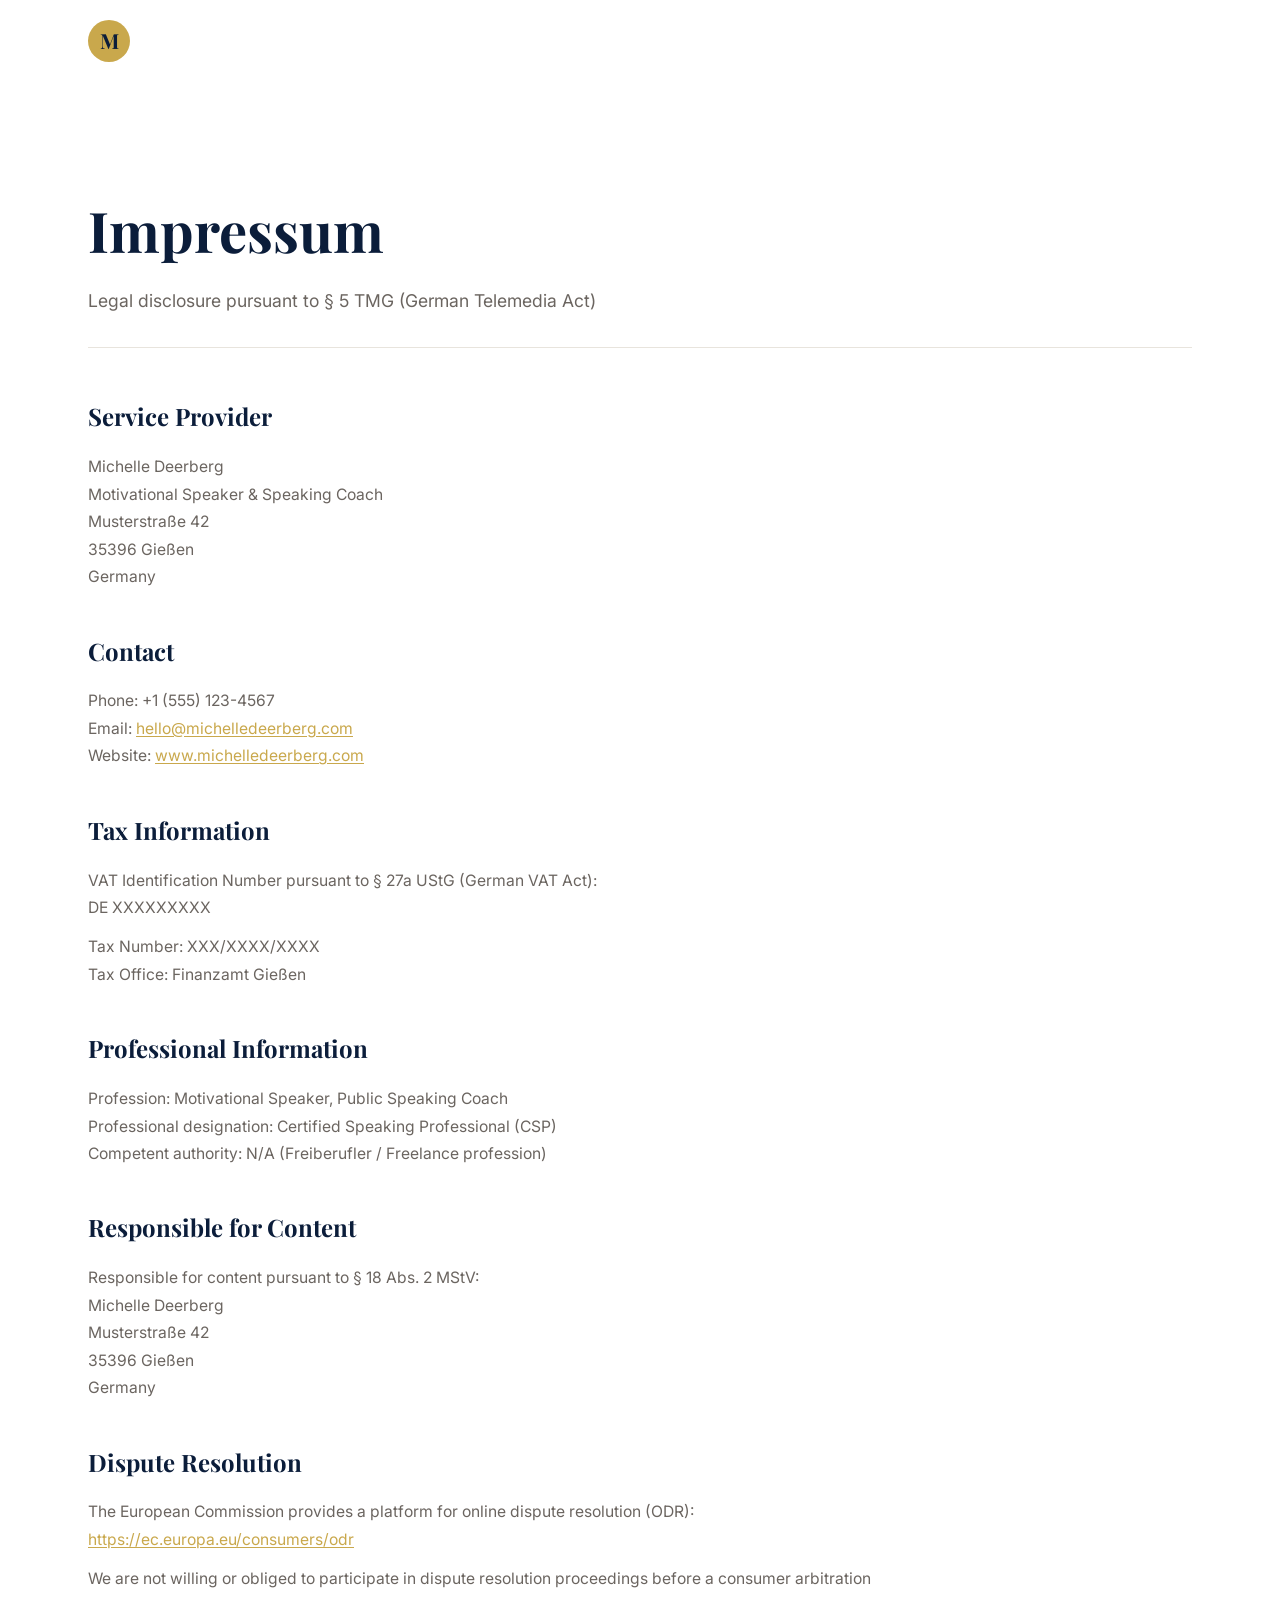
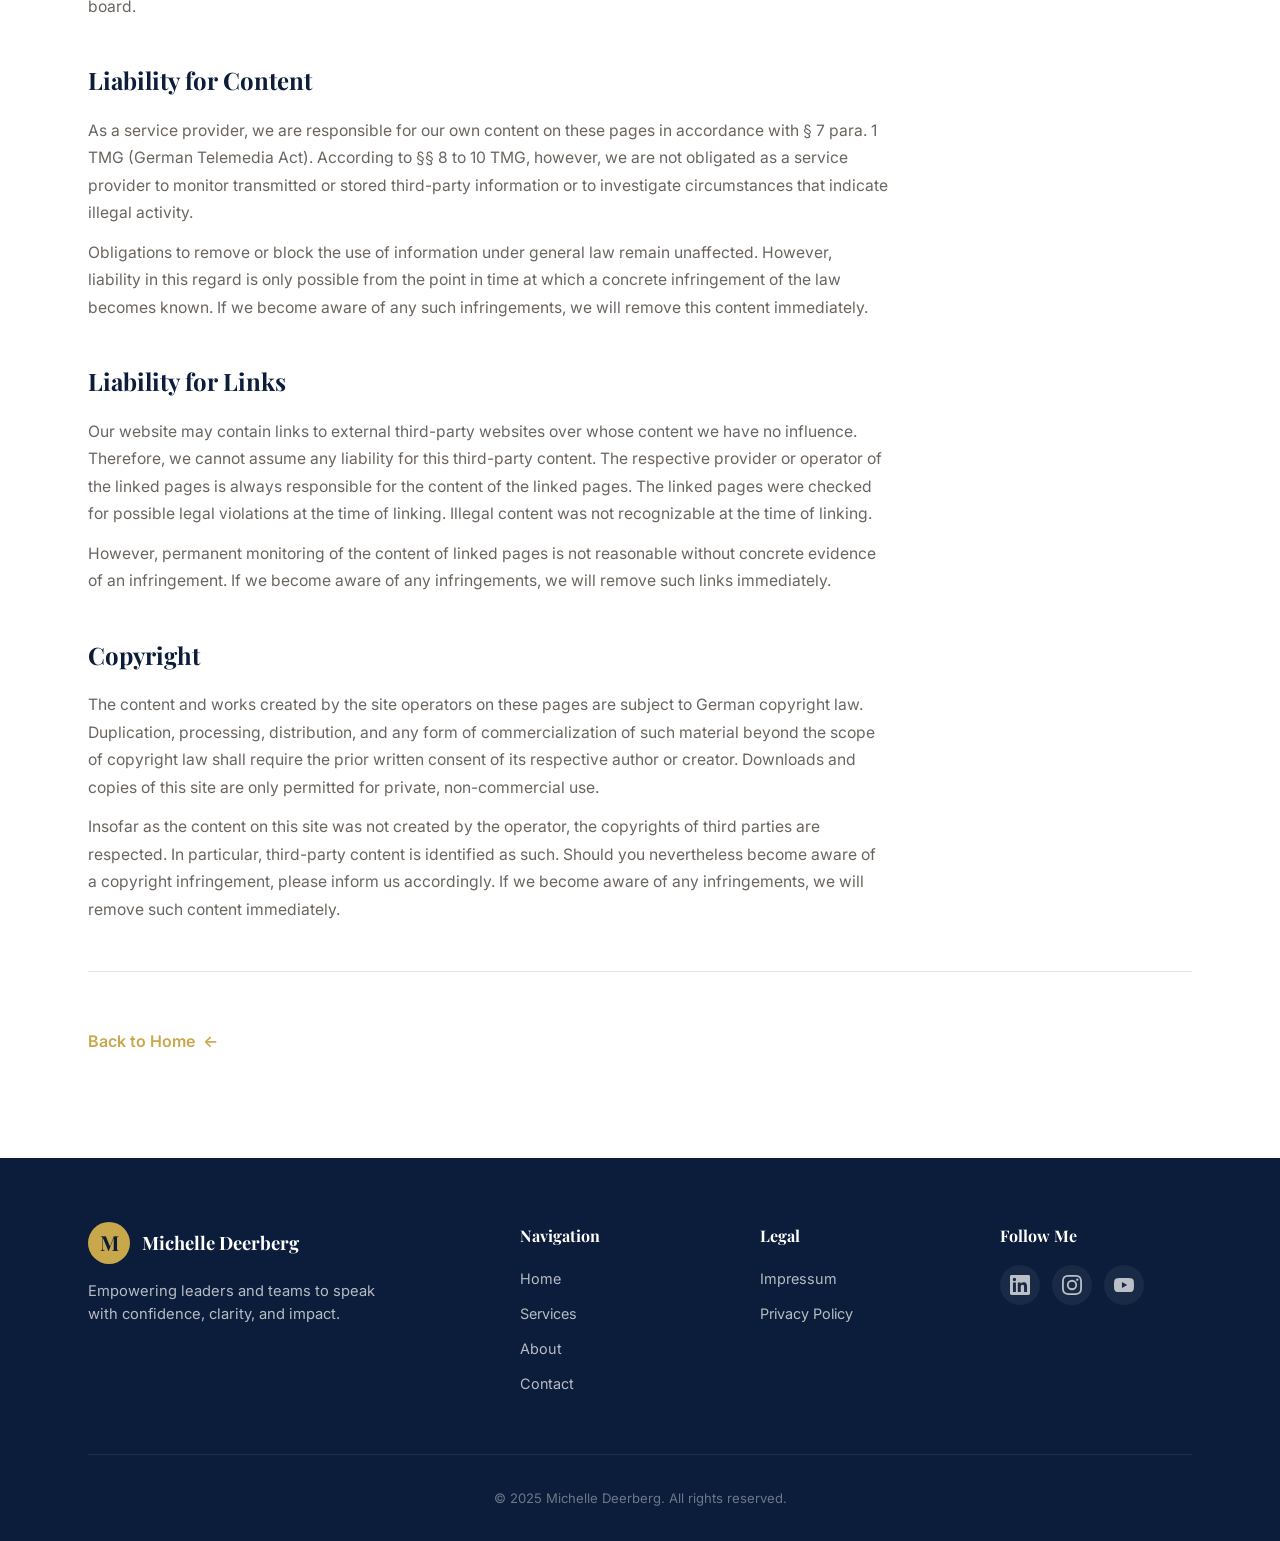
==== impressum.html @ 87db9f36 "Initial commit — Michelle Deerberg motivational speaker website Full responsive website with: hero s" ====
<!DOCTYPE html>
<html lang="en">
<head>
    <meta charset="UTF-8">
    <meta name="viewport" content="width=device-width, initial-scale=1.0">
    <title>Impressum — Michelle Deerberg</title>
    <link rel="stylesheet" href="styles.css">
    <link rel="preconnect" href="https://fonts.googleapis.com">
    <link rel="preconnect" href="https://fonts.gstatic.com" crossorigin>
    <link href="https://fonts.googleapis.com/css2?family=Playfair+Display:ital,wght@0,400;0,700;1,400&family=Inter:wght@300;400;500;600;700&display=swap" rel="stylesheet">
</head>
<body>

    <!-- ============ NAVIGATION ============ -->
    <header class="header header--scrolled" id="header">
        <div class="header__container">
            <a href="index.html" class="header__logo">
                <span class="logo-mark">M</span>
                <span class="logo-text">Michelle Deerberg</span>
            </a>
            <button class="hamburger" id="hamburger" aria-label="Toggle navigation menu" aria-expanded="false">
                <span class="hamburger__line"></span>
                <span class="hamburger__line"></span>
                <span class="hamburger__line"></span>
            </button>
            <nav class="nav" id="nav" role="navigation">
                <ul class="nav__list">
                    <li><a href="index.html" class="nav__link">Home</a></li>
                    <li><a href="index.html#services" class="nav__link">Services</a></li>
                    <li><a href="index.html#about" class="nav__link">About</a></li>
                    <li><a href="index.html#contact" class="nav__link">Contact</a></li>
                </ul>
            </nav>
        </div>
    </header>

    <!-- ============ PAGE CONTENT ============ -->
    <main class="legal-page">
        <div class="container">
            <h1 class="legal-page__title">Impressum</h1>
            <p class="legal-page__subtitle">Legal disclosure pursuant to &sect; 5 TMG (German Telemedia Act)</p>

            <div class="legal-page__content">

                <section class="legal-section">
                    <h2>Service Provider</h2>
                    <p>
                        Michelle Deerberg<br>
                        Motivational Speaker &amp; Speaking Coach<br>
                        Musterstra&szlig;e 42<br>
                        35396 Gie&szlig;en<br>
                        Germany
                    </p>
                </section>

                <section class="legal-section">
                    <h2>Contact</h2>
                    <p>
                        Phone: +1 (555) 123-4567<br>
                        Email: <a href="mailto:hello@michelledeerberg.com">hello@michelledeerberg.com</a><br>
                        Website: <a href="index.html">www.michelledeerberg.com</a>
                    </p>
                </section>

                <section class="legal-section">
                    <h2>Tax Information</h2>
                    <p>
                        VAT Identification Number pursuant to &sect; 27a UStG (German VAT Act):<br>
                        DE XXXXXXXXX
                    </p>
                    <p>
                        Tax Number: XXX/XXXX/XXXX<br>
                        Tax Office: Finanzamt Gie&szlig;en
                    </p>
                </section>

                <section class="legal-section">
                    <h2>Professional Information</h2>
                    <p>
                        Profession: Motivational Speaker, Public Speaking Coach<br>
                        Professional designation: Certified Speaking Professional (CSP)<br>
                        Competent authority: N/A (Freiberufler / Freelance profession)
                    </p>
                </section>

                <section class="legal-section">
                    <h2>Responsible for Content</h2>
                    <p>
                        Responsible for content pursuant to &sect; 18 Abs. 2 MStV:<br>
                        Michelle Deerberg<br>
                        Musterstra&szlig;e 42<br>
                        35396 Gie&szlig;en<br>
                        Germany
                    </p>
                </section>

                <section class="legal-section">
                    <h2>Dispute Resolution</h2>
                    <p>The European Commission provides a platform for online dispute resolution (ODR): <a href="https://ec.europa.eu/consumers/odr" target="_blank" rel="noopener">https://ec.europa.eu/consumers/odr</a></p>
                    <p>We are not willing or obliged to participate in dispute resolution proceedings before a consumer arbitration board.</p>
                </section>

                <section class="legal-section">
                    <h2>Liability for Content</h2>
                    <p>As a service provider, we are responsible for our own content on these pages in accordance with &sect; 7 para. 1 TMG (German Telemedia Act). According to &sect;&sect; 8 to 10 TMG, however, we are not obligated as a service provider to monitor transmitted or stored third-party information or to investigate circumstances that indicate illegal activity.</p>
                    <p>Obligations to remove or block the use of information under general law remain unaffected. However, liability in this regard is only possible from the point in time at which a concrete infringement of the law becomes known. If we become aware of any such infringements, we will remove this content immediately.</p>
                </section>

                <section class="legal-section">
                    <h2>Liability for Links</h2>
                    <p>Our website may contain links to external third-party websites over whose content we have no influence. Therefore, we cannot assume any liability for this third-party content. The respective provider or operator of the linked pages is always responsible for the content of the linked pages. The linked pages were checked for possible legal violations at the time of linking. Illegal content was not recognizable at the time of linking.</p>
                    <p>However, permanent monitoring of the content of linked pages is not reasonable without concrete evidence of an infringement. If we become aware of any infringements, we will remove such links immediately.</p>
                </section>

                <section class="legal-section">
                    <h2>Copyright</h2>
                    <p>The content and works created by the site operators on these pages are subject to German copyright law. Duplication, processing, distribution, and any form of commercialization of such material beyond the scope of copyright law shall require the prior written consent of its respective author or creator. Downloads and copies of this site are only permitted for private, non-commercial use.</p>
                    <p>Insofar as the content on this site was not created by the operator, the copyrights of third parties are respected. In particular, third-party content is identified as such. Should you nevertheless become aware of a copyright infringement, please inform us accordingly. If we become aware of any infringements, we will remove such content immediately.</p>
                </section>

            </div>

            <div class="legal-page__back">
                <a href="index.html" class="link-arrow"><span>&larr;</span> Back to Home</a>
            </div>
        </div>
    </main>

    <!-- ============ FOOTER ============ -->
    <footer class="footer">
        <div class="container">
            <div class="footer__grid">
                <div class="footer__brand">
                    <a href="index.html" class="footer__logo">
                        <span class="logo-mark">M</span>
                        <span class="logo-text">Michelle Deerberg</span>
                    </a>
                    <p>Empowering leaders and teams to speak with confidence, clarity, and impact.</p>
                </div>
                <div class="footer__nav">
                    <h4>Navigation</h4>
                    <ul>
                        <li><a href="index.html">Home</a></li>
                        <li><a href="index.html#services">Services</a></li>
                        <li><a href="index.html#about">About</a></li>
                        <li><a href="index.html#contact">Contact</a></li>
                    </ul>
                </div>
                <div class="footer__legal">
                    <h4>Legal</h4>
                    <ul>
                        <li><a href="impressum.html">Impressum</a></li>
                        <li><a href="privacy.html">Privacy Policy</a></li>
                    </ul>
                </div>
                <div class="footer__social">
                    <h4>Follow Me</h4>
                    <div class="social-links">
                        <a href="#" aria-label="LinkedIn" class="social-link">
                            <svg width="20" height="20" viewBox="0 0 24 24" fill="currentColor"><path d="M20.447 20.452h-3.554v-5.569c0-1.328-.027-3.037-1.852-3.037-1.853 0-2.136 1.445-2.136 2.939v5.667H9.351V9h3.414v1.561h.046c.477-.9 1.637-1.85 3.37-1.85 3.601 0 4.267 2.37 4.267 5.455v6.286zM5.337 7.433a2.062 2.062 0 01-2.063-2.065 2.064 2.064 0 112.063 2.065zm1.782 13.019H3.555V9h3.564v11.452zM22.225 0H1.771C.792 0 0 .774 0 1.729v20.542C0 23.227.792 24 1.771 24h20.451C23.2 24 24 23.227 24 22.271V1.729C24 .774 23.2 0 22.222 0h.003z"/></svg>
                        </a>
                        <a href="#" aria-label="Instagram" class="social-link">
                            <svg width="20" height="20" viewBox="0 0 24 24" fill="currentColor"><path d="M12 2.163c3.204 0 3.584.012 4.85.07 3.252.148 4.771 1.691 4.919 4.919.058 1.265.069 1.645.069 4.849 0 3.205-.012 3.584-.069 4.849-.149 3.225-1.664 4.771-4.919 4.919-1.266.058-1.644.07-4.85.07-3.204 0-3.584-.012-4.849-.07-3.26-.149-4.771-1.699-4.919-4.92-.058-1.265-.07-1.644-.07-4.849 0-3.204.013-3.583.07-4.849.149-3.227 1.664-4.771 4.919-4.919 1.266-.057 1.645-.069 4.849-.069zM12 0C8.741 0 8.333.014 7.053.072 2.695.272.273 2.69.073 7.052.014 8.333 0 8.741 0 12c0 3.259.014 3.668.072 4.948.2 4.358 2.618 6.78 6.98 6.98C8.333 23.986 8.741 24 12 24c3.259 0 3.668-.014 4.948-.072 4.354-.2 6.782-2.618 6.979-6.98.059-1.28.073-1.689.073-4.948 0-3.259-.014-3.667-.072-4.947-.196-4.354-2.617-6.78-6.979-6.98C15.668.014 15.259 0 12 0zm0 5.838a6.162 6.162 0 100 12.324 6.162 6.162 0 000-12.324zM12 16a4 4 0 110-8 4 4 0 010 8zm6.406-11.845a1.44 1.44 0 100 2.881 1.44 1.44 0 000-2.881z"/></svg>
                        </a>
                        <a href="#" aria-label="YouTube" class="social-link">
                            <svg width="20" height="20" viewBox="0 0 24 24" fill="currentColor"><path d="M23.498 6.186a3.016 3.016 0 00-2.122-2.136C19.505 3.545 12 3.545 12 3.545s-7.505 0-9.377.505A3.017 3.017 0 00.502 6.186C0 8.07 0 12 0 12s0 3.93.502 5.814a3.016 3.016 0 002.122 2.136c1.871.505 9.376.505 9.376.505s7.505 0 9.377-.505a3.015 3.015 0 002.122-2.136C24 15.93 24 12 24 12s0-3.93-.502-5.814zM9.545 15.568V8.432L15.818 12l-6.273 3.568z"/></svg>
                        </a>
                    </div>
                </div>
            </div>
            <div class="footer__bottom">
                <p>&copy; 2025 Michelle Deerberg. All rights reserved.</p>
            </div>
        </div>
    </footer>

    <script src="script.js"></script>
</body>
</html>
---- styles.css ----
/* =========================================
   Michelle Deerberg — Motivational Speaker
   ========================================= */

/* ---------- RESET & BASE ---------- */
*,
*::before,
*::after {
    margin: 0;
    padding: 0;
    box-sizing: border-box;
}

:root {
    /* Colors */
    --navy:       #0b1d3a;
    --navy-light: #132c55;
    --gold:       #c9a84c;
    --gold-light: #e2c97e;
    --cream:      #faf8f4;
    --white:      #ffffff;
    --gray-100:   #f5f3ef;
    --gray-200:   #e8e4dd;
    --gray-400:   #a8a29e;
    --gray-600:   #6b6560;
    --gray-800:   #3a3632;
    --text:       #2c2825;
    --text-light: #6b6560;

    /* Typography */
    --font-heading: 'Playfair Display', Georgia, serif;
    --font-body:    'Inter', -apple-system, BlinkMacSystemFont, sans-serif;

    /* Spacing */
    --section-py: clamp(4rem, 8vw, 8rem);
    --container-px: clamp(1.25rem, 4vw, 3rem);
    --container-max: 1200px;

    /* Transitions */
    --ease: cubic-bezier(0.25, 0.46, 0.45, 0.94);
}

html {
    scroll-behavior: smooth;
    font-size: 16px;
}

body {
    font-family: var(--font-body);
    color: var(--text);
    background: var(--white);
    line-height: 1.7;
    -webkit-font-smoothing: antialiased;
    overflow-x: hidden;
}

img {
    display: block;
    max-width: 100%;
    height: auto;
}

a {
    color: inherit;
    text-decoration: none;
}

ul {
    list-style: none;
}

/* ---------- UTILITIES ---------- */
.container {
    max-width: var(--container-max);
    margin: 0 auto;
    padding: 0 var(--container-px);
}

.section-title {
    font-family: var(--font-heading);
    font-size: clamp(2rem, 4vw, 3rem);
    font-weight: 700;
    line-height: 1.2;
    margin-bottom: 1.25rem;
    color: var(--navy);
}

.section-title em {
    font-style: italic;
    color: var(--gold);
}

.section-title--center {
    text-align: center;
}

.section-subtitle {
    text-align: center;
    color: var(--text-light);
    font-size: 1.1rem;
    max-width: 600px;
    margin: 0 auto 3rem;
}

/* Buttons */
.btn {
    display: inline-block;
    padding: 0.9rem 2.2rem;
    border-radius: 4px;
    font-family: var(--font-body);
    font-weight: 600;
    font-size: 0.95rem;
    letter-spacing: 0.02em;
    cursor: pointer;
    transition: all 0.3s var(--ease);
    border: 2px solid transparent;
    text-align: center;
}

.btn--primary {
    background: var(--gold);
    color: var(--navy);
    border-color: var(--gold);
}

.btn--primary:hover {
    background: var(--gold-light);
    border-color: var(--gold-light);
    transform: translateY(-2px);
    box-shadow: 0 6px 20px rgba(201, 168, 76, 0.35);
}

.btn--secondary {
    background: transparent;
    color: var(--navy);
    border-color: var(--navy);
}

.btn--secondary:hover {
    background: var(--navy);
    color: var(--white);
    transform: translateY(-2px);
    box-shadow: 0 6px 20px rgba(11, 29, 58, 0.2);
}

.link-arrow {
    display: inline-flex;
    align-items: center;
    gap: 0.5rem;
    font-weight: 600;
    color: var(--gold);
    margin-top: 1.5rem;
    transition: gap 0.3s var(--ease);
}

.link-arrow:hover {
    gap: 1rem;
}

/* ---------- HEADER ---------- */
.header {
    position: fixed;
    top: 0;
    left: 0;
    width: 100%;
    z-index: 1000;
    padding: 1.25rem 0;
    transition: all 0.4s var(--ease);
}

.header--scrolled {
    background: rgba(11, 29, 58, 0.95);
    backdrop-filter: blur(12px);
    padding: 0.75rem 0;
    box-shadow: 0 2px 20px rgba(0, 0, 0, 0.15);
}

.header__container {
    max-width: var(--container-max);
    margin: 0 auto;
    padding: 0 var(--container-px);
    display: flex;
    align-items: center;
    justify-content: space-between;
}

.header__logo {
    display: flex;
    align-items: center;
    gap: 0.75rem;
    z-index: 1001;
}

.logo-mark {
    display: flex;
    align-items: center;
    justify-content: center;
    width: 42px;
    height: 42px;
    background: var(--gold);
    color: var(--navy);
    font-family: var(--font-heading);
    font-weight: 700;
    font-size: 1.3rem;
    border-radius: 50%;
}

.logo-text {
    font-family: var(--font-heading);
    font-weight: 700;
    font-size: 1.15rem;
    color: var(--white);
}

/* Hamburger */
.hamburger {
    display: none;
    flex-direction: column;
    gap: 5px;
    background: none;
    border: none;
    cursor: pointer;
    padding: 8px;
    z-index: 1001;
}

.hamburger__line {
    display: block;
    width: 26px;
    height: 2px;
    background: var(--white);
    transition: all 0.3s var(--ease);
    border-radius: 2px;
}

.hamburger--active .hamburger__line:nth-child(1) {
    transform: rotate(45deg) translate(5px, 5px);
}

.hamburger--active .hamburger__line:nth-child(2) {
    opacity: 0;
}

.hamburger--active .hamburger__line:nth-child(3) {
    transform: rotate(-45deg) translate(5px, -5px);
}

/* Nav */
.nav__list {
    display: flex;
    gap: 2.5rem;
}

.nav__link {
    color: rgba(255, 255, 255, 0.85);
    font-size: 0.9rem;
    font-weight: 500;
    letter-spacing: 0.04em;
    text-transform: uppercase;
    position: relative;
    transition: color 0.3s;
}

.nav__link::after {
    content: '';
    position: absolute;
    bottom: -4px;
    left: 0;
    width: 0;
    height: 2px;
    background: var(--gold);
    transition: width 0.3s var(--ease);
}

.nav__link:hover,
.nav__link--active {
    color: var(--white);
}

.nav__link:hover::after,
.nav__link--active::after {
    width: 100%;
}

/* ---------- HERO ---------- */
.hero {
    position: relative;
    min-height: 100vh;
    display: flex;
    align-items: center;
    justify-content: center;
    text-align: center;
    background: url('https://images.unsplash.com/photo-1475721027785-f74eccf877e2?w=1920&h=1080&fit=crop') center/cover no-repeat;
    color: var(--white);
}

.hero__overlay {
    position: absolute;
    inset: 0;
    background: linear-gradient(
        180deg,
        rgba(11, 29, 58, 0.75) 0%,
        rgba(11, 29, 58, 0.6) 50%,
        rgba(11, 29, 58, 0.85) 100%
    );
}

.hero__content {
    position: relative;
    z-index: 1;
    max-width: 800px;
    padding: 0 var(--container-px);
}

.hero__tagline {
    font-size: 0.85rem;
    font-weight: 600;
    text-transform: uppercase;
    letter-spacing: 0.25em;
    color: var(--gold);
    margin-bottom: 1.5rem;
    opacity: 0;
    transform: translateY(20px);
    animation: fadeUp 0.8s 0.3s forwards;
}

.hero__title {
    font-family: var(--font-heading);
    font-size: clamp(2.8rem, 7vw, 5rem);
    font-weight: 700;
    line-height: 1.1;
    margin-bottom: 1.5rem;
    opacity: 0;
    transform: translateY(20px);
    animation: fadeUp 0.8s 0.5s forwards;
}

.hero__subtitle {
    font-size: clamp(1rem, 2vw, 1.2rem);
    line-height: 1.7;
    color: rgba(255, 255, 255, 0.8);
    max-width: 600px;
    margin: 0 auto 2.5rem;
    opacity: 0;
    transform: translateY(20px);
    animation: fadeUp 0.8s 0.7s forwards;
}

.hero .btn {
    opacity: 0;
    transform: translateY(20px);
    animation: fadeUp 0.8s 0.9s forwards;
}

.hero__scroll-indicator {
    position: absolute;
    bottom: 2rem;
    left: 50%;
    transform: translateX(-50%);
    display: flex;
    flex-direction: column;
    align-items: center;
    gap: 0.5rem;
    z-index: 1;
    opacity: 0;
    animation: fadeUp 0.8s 1.2s forwards;
}

.hero__scroll-indicator span {
    font-size: 0.7rem;
    text-transform: uppercase;
    letter-spacing: 0.2em;
    color: rgba(255, 255, 255, 0.5);
}

.hero__scroll-line {
    width: 1px;
    height: 40px;
    background: linear-gradient(to bottom, var(--gold), transparent);
    animation: scrollPulse 2s infinite;
}

@keyframes fadeUp {
    to {
        opacity: 1;
        transform: translateY(0);
    }
}

@keyframes scrollPulse {
    0%, 100% { opacity: 0.3; }
    50%      { opacity: 1; }
}

/* ---------- INTRO ---------- */
.intro {
    padding: var(--section-py) 0;
    background: var(--white);
}

.intro__grid {
    display: grid;
    grid-template-columns: 1fr 1fr;
    gap: 4rem;
    align-items: center;
}

.intro__text p {
    color: var(--text-light);
    margin-bottom: 1rem;
    font-size: 1.05rem;
}

.intro__image img {
    border-radius: 8px;
    object-fit: cover;
    width: 100%;
    height: 500px;
    box-shadow: 0 20px 60px rgba(0, 0, 0, 0.12);
}

/* ---------- APPROACH ---------- */
.approach {
    padding: var(--section-py) 0;
    background: var(--gray-100);
}

.approach__grid {
    display: grid;
    grid-template-columns: 1fr 1fr;
    gap: 4rem;
    align-items: center;
}

.approach__text p {
    color: var(--text-light);
    margin-bottom: 1rem;
    font-size: 1.05rem;
}

.approach__image img {
    border-radius: 8px;
    object-fit: cover;
    width: 100%;
    height: 500px;
    box-shadow: 0 20px 60px rgba(0, 0, 0, 0.12);
}

/* ---------- GALLERY ---------- */
.gallery {
    padding: 0;
    overflow: hidden;
}

.gallery__grid {
    display: grid;
    grid-template-columns: repeat(4, 1fr);
    gap: 0;
}

.gallery__item {
    overflow: hidden;
    aspect-ratio: 3 / 2;
}

.gallery__item img {
    width: 100%;
    height: 100%;
    object-fit: cover;
    transition: transform 0.6s var(--ease);
}

.gallery__item:hover img {
    transform: scale(1.08);
}

/* ---------- SERVICES ---------- */
.services {
    padding: var(--section-py) 0;
    background: var(--white);
}

.services__grid {
    display: grid;
    grid-template-columns: repeat(3, 1fr);
    gap: 2rem;
    margin-bottom: 3rem;
}

.service-card {
    position: relative;
    background: var(--white);
    border: 1px solid var(--gray-200);
    border-radius: 8px;
    padding: 2.5rem 2rem;
    text-align: center;
    transition: all 0.4s var(--ease);
}

.service-card:hover {
    transform: translateY(-6px);
    box-shadow: 0 16px 48px rgba(0, 0, 0, 0.1);
}

.service-card--featured {
    border-color: var(--gold);
    background: linear-gradient(180deg, rgba(201, 168, 76, 0.04) 0%, var(--white) 100%);
    box-shadow: 0 8px 30px rgba(201, 168, 76, 0.12);
}

.service-card__badge {
    position: absolute;
    top: -14px;
    left: 50%;
    transform: translateX(-50%);
    background: var(--gold);
    color: var(--navy);
    font-size: 0.75rem;
    font-weight: 700;
    text-transform: uppercase;
    letter-spacing: 0.1em;
    padding: 0.35rem 1.2rem;
    border-radius: 20px;
}

.service-card__icon {
    font-size: 1.5rem;
    color: var(--gold);
    margin-bottom: 1rem;
    letter-spacing: 0.2em;
}

.service-card__title {
    font-family: var(--font-heading);
    font-size: 1.5rem;
    font-weight: 700;
    color: var(--navy);
    margin-bottom: 0.35rem;
}

.service-card__duration {
    font-size: 0.85rem;
    color: var(--text-light);
    margin-bottom: 1.5rem;
}

.service-card__features {
    text-align: left;
    margin-bottom: 2rem;
}

.service-card__features li {
    position: relative;
    padding-left: 1.4rem;
    margin-bottom: 0.6rem;
    font-size: 0.92rem;
    color: var(--gray-600);
    line-height: 1.5;
}

.service-card__features li::before {
    content: '✓';
    position: absolute;
    left: 0;
    color: var(--gold);
    font-weight: 700;
}

.service-card__price {
    font-family: var(--font-heading);
    font-size: 1.8rem;
    font-weight: 700;
    color: var(--navy);
    margin-bottom: 1.5rem;
}

/* ---------- EXTRAS ---------- */
.extras {
    background: var(--gray-100);
    border-radius: 8px;
    padding: 2.5rem;
}

.extras__title {
    font-family: var(--font-heading);
    font-size: 1.4rem;
    color: var(--navy);
    margin-bottom: 1.5rem;
    text-align: center;
}

.extras__grid {
    display: grid;
    grid-template-columns: repeat(3, 1fr);
    gap: 1.5rem;
}

.extras__item {
    display: flex;
    flex-direction: column;
    gap: 0.25rem;
    text-align: center;
}

.extras__item strong {
    font-size: 1rem;
    color: var(--navy);
}

.extras__item span {
    font-size: 0.88rem;
    color: var(--text-light);
}

/* ---------- WHY SECTION ---------- */
.why {
    padding: var(--section-py) 0;
    background: var(--navy);
    color: var(--white);
}

.why .section-title {
    color: var(--white);
}

.why .section-title em {
    color: var(--gold);
}

.why__grid {
    display: grid;
    grid-template-columns: 1fr 1fr;
    gap: 4rem;
    align-items: center;
}

.why__text p {
    color: rgba(255, 255, 255, 0.75);
    margin-bottom: 1rem;
    font-size: 1.05rem;
}

.why__stats {
    display: flex;
    flex-direction: column;
    gap: 2.5rem;
}

.stat {
    text-align: center;
    padding: 2rem;
    background: rgba(255, 255, 255, 0.05);
    border-radius: 8px;
    border: 1px solid rgba(255, 255, 255, 0.08);
}

.stat__number {
    font-family: var(--font-heading);
    font-size: 3.5rem;
    font-weight: 700;
    color: var(--gold);
    line-height: 1;
}

.stat__plus {
    font-family: var(--font-heading);
    font-size: 2rem;
    color: var(--gold);
}

.stat__label {
    display: block;
    font-size: 0.9rem;
    color: rgba(255, 255, 255, 0.6);
    margin-top: 0.5rem;
    text-transform: uppercase;
    letter-spacing: 0.1em;
}

/* ---------- TESTIMONIALS ---------- */
.testimonials {
    padding: var(--section-py) 0;
    background: var(--gray-100);
}

.testimonials__grid {
    display: grid;
    grid-template-columns: repeat(3, 1fr);
    gap: 2rem;
}

.testimonial {
    background: var(--white);
    border-radius: 8px;
    padding: 2.5rem 2rem;
    border: 1px solid var(--gray-200);
    transition: transform 0.3s var(--ease), box-shadow 0.3s var(--ease);
}

.testimonial:hover {
    transform: translateY(-4px);
    box-shadow: 0 12px 36px rgba(0, 0, 0, 0.08);
}

.testimonial__text {
    font-size: 1.05rem;
    font-style: italic;
    color: var(--gray-600);
    margin-bottom: 1.5rem;
    line-height: 1.7;
}

.testimonial__author {
    font-style: normal;
    font-weight: 600;
    font-size: 0.9rem;
    color: var(--navy);
}

/* ---------- FAQ ---------- */
.faq {
    padding: var(--section-py) 0;
    background: var(--white);
}

.faq__list {
    max-width: 800px;
    margin: 0 auto;
}

.faq__item {
    border-bottom: 1px solid var(--gray-200);
}

.faq__question {
    display: flex;
    justify-content: space-between;
    align-items: center;
    width: 100%;
    padding: 1.5rem 0;
    background: none;
    border: none;
    cursor: pointer;
    font-family: var(--font-body);
    font-size: 1.1rem;
    font-weight: 600;
    color: var(--navy);
    text-align: left;
    transition: color 0.3s;
}

.faq__question:hover {
    color: var(--gold);
}

.faq__icon {
    font-size: 1.5rem;
    font-weight: 300;
    color: var(--gold);
    transition: transform 0.3s var(--ease);
    flex-shrink: 0;
    margin-left: 1rem;
}

.faq__item--active .faq__icon {
    transform: rotate(45deg);
}

.faq__answer {
    max-height: 0;
    overflow: hidden;
    transition: max-height 0.4s var(--ease), padding 0.4s var(--ease);
}

.faq__item--active .faq__answer {
    max-height: 300px;
    padding-bottom: 1.5rem;
}

.faq__answer p {
    color: var(--text-light);
    font-size: 0.98rem;
    line-height: 1.7;
}

/* ---------- CONTACT ---------- */
.contact {
    padding: var(--section-py) 0;
    background: var(--gray-100);
}

.contact__grid {
    display: grid;
    grid-template-columns: 1fr 1fr;
    gap: 4rem;
}

.contact__info h3 {
    font-family: var(--font-heading);
    font-size: 1.5rem;
    color: var(--navy);
    margin-bottom: 1.5rem;
}

.contact__detail {
    display: flex;
    flex-direction: column;
    margin-bottom: 1.25rem;
}

.contact__detail strong {
    font-size: 0.8rem;
    text-transform: uppercase;
    letter-spacing: 0.1em;
    color: var(--gray-400);
    margin-bottom: 0.2rem;
}

.contact__detail span,
.contact__detail a {
    font-size: 1rem;
    color: var(--navy);
}

.contact__detail a:hover {
    color: var(--gold);
}

.contact__availability {
    margin-top: 2rem;
    padding-top: 2rem;
    border-top: 1px solid var(--gray-200);
}

.contact__availability h4 {
    font-family: var(--font-heading);
    font-size: 1.15rem;
    color: var(--navy);
    margin-bottom: 1rem;
}

.availability__row {
    display: flex;
    justify-content: space-between;
    padding: 0.5rem 0;
    font-size: 0.92rem;
    color: var(--gray-600);
    border-bottom: 1px solid rgba(0, 0, 0, 0.04);
}

.contact__cta {
    margin-top: 2rem;
}

/* Contact Form */
.contact__form {
    display: flex;
    flex-direction: column;
    gap: 1.25rem;
}

.form-group {
    display: flex;
    flex-direction: column;
    gap: 0.35rem;
}

.form-group label {
    font-size: 0.85rem;
    font-weight: 600;
    color: var(--navy);
    text-transform: uppercase;
    letter-spacing: 0.05em;
}

.form-group input,
.form-group select,
.form-group textarea {
    padding: 0.85rem 1rem;
    border: 1px solid var(--gray-200);
    border-radius: 4px;
    font-family: var(--font-body);
    font-size: 1rem;
    color: var(--text);
    background: var(--white);
    transition: border-color 0.3s, box-shadow 0.3s;
}

.form-group input:focus,
.form-group select:focus,
.form-group textarea:focus {
    outline: none;
    border-color: var(--gold);
    box-shadow: 0 0 0 3px rgba(201, 168, 76, 0.15);
}

.form-group textarea {
    resize: vertical;
    min-height: 120px;
}

/* ---------- FOOTER ---------- */
.footer {
    background: var(--navy);
    color: rgba(255, 255, 255, 0.7);
    padding: 4rem 0 2rem;
}

.footer__grid {
    display: grid;
    grid-template-columns: 2fr 1fr 1fr 1fr;
    gap: 3rem;
    padding-bottom: 3rem;
    border-bottom: 1px solid rgba(255, 255, 255, 0.08);
}

.footer__logo {
    display: flex;
    align-items: center;
    gap: 0.75rem;
    margin-bottom: 1rem;
}

.footer__brand p {
    font-size: 0.92rem;
    line-height: 1.6;
    max-width: 320px;
}

.footer h4 {
    font-family: var(--font-heading);
    color: var(--white);
    font-size: 1rem;
    margin-bottom: 1rem;
}

.footer__nav li,
.footer__legal li {
    margin-bottom: 0.5rem;
}

.footer__nav a,
.footer__legal a {
    font-size: 0.9rem;
    transition: color 0.3s;
}

.footer__nav a:hover,
.footer__legal a:hover {
    color: var(--gold);
}

.social-links {
    display: flex;
    gap: 0.75rem;
}

.social-link {
    display: flex;
    align-items: center;
    justify-content: center;
    width: 40px;
    height: 40px;
    border-radius: 50%;
    background: rgba(255, 255, 255, 0.06);
    color: rgba(255, 255, 255, 0.7);
    transition: all 0.3s;
}

.social-link:hover {
    background: var(--gold);
    color: var(--navy);
    transform: translateY(-3px);
}

.footer__bottom {
    text-align: center;
    padding-top: 2rem;
    font-size: 0.82rem;
    color: rgba(255, 255, 255, 0.4);
}

/* ---------- ABOUT ---------- */
.about {
    padding: var(--section-py) 0;
    background: var(--cream);
}

.about__grid {
    display: grid;
    grid-template-columns: 1fr 1fr;
    gap: 4rem;
    align-items: start;
}

.about__image img {
    border-radius: 8px;
    object-fit: cover;
    width: 100%;
    height: 600px;
    box-shadow: 0 20px 60px rgba(0, 0, 0, 0.12);
}

.about__text p {
    color: var(--text-light);
    margin-bottom: 1rem;
    font-size: 1.05rem;
}

.about__highlights {
    margin-top: 2rem;
    display: flex;
    flex-direction: column;
    gap: 1.25rem;
}

.about__highlight {
    display: flex;
    align-items: center;
    gap: 1rem;
    padding: 1rem 1.25rem;
    background: var(--white);
    border-radius: 8px;
    border: 1px solid var(--gray-200);
}

.about__highlight-icon {
    font-size: 1.5rem;
    flex-shrink: 0;
}

.about__highlight div {
    display: flex;
    flex-direction: column;
}

.about__highlight strong {
    font-size: 0.95rem;
    color: var(--navy);
}

.about__highlight span {
    font-size: 0.85rem;
    color: var(--text-light);
}

/* ---------- LEGAL PAGES ---------- */
.legal-page {
    padding-top: calc(80px + var(--section-py));
    padding-bottom: var(--section-py);
    background: var(--white);
    min-height: 100vh;
}

.legal-page__title {
    font-family: var(--font-heading);
    font-size: clamp(2.4rem, 5vw, 3.5rem);
    font-weight: 700;
    color: var(--navy);
    margin-bottom: 0.5rem;
}

.legal-page__subtitle {
    font-size: 1.1rem;
    color: var(--text-light);
    margin-bottom: 3rem;
    padding-bottom: 2rem;
    border-bottom: 1px solid var(--gray-200);
}

.legal-page__content {
    max-width: 800px;
}

.legal-section {
    margin-bottom: 2.5rem;
}

.legal-section h2 {
    font-family: var(--font-heading);
    font-size: 1.5rem;
    font-weight: 700;
    color: var(--navy);
    margin-bottom: 1rem;
}

.legal-section h3 {
    font-size: 1.1rem;
    font-weight: 600;
    color: var(--navy);
    margin-top: 1.5rem;
    margin-bottom: 0.5rem;
}

.legal-section p {
    color: var(--text-light);
    margin-bottom: 0.75rem;
    font-size: 0.98rem;
    line-height: 1.75;
}

.legal-section a {
    color: var(--gold);
    text-decoration: underline;
    text-underline-offset: 2px;
}

.legal-section a:hover {
    color: var(--navy);
}

.legal-section ul {
    margin: 0.75rem 0 1rem 1.5rem;
    list-style: disc;
}

.legal-section ul li {
    color: var(--text-light);
    font-size: 0.95rem;
    line-height: 1.7;
    margin-bottom: 0.4rem;
}

.legal-page__back {
    margin-top: 3rem;
    padding-top: 2rem;
    border-top: 1px solid var(--gray-200);
}

.legal-page__back .link-arrow {
    flex-direction: row-reverse;
    gap: 0.5rem;
}

.legal-page__back .link-arrow span {
    transition: transform 0.3s var(--ease);
}

.legal-page__back .link-arrow:hover span {
    transform: translateX(-4px);
}

/* ---------- COOKIE BANNER ---------- */
.cookie-banner {
    position: fixed;
    bottom: 0;
    left: 0;
    right: 0;
    z-index: 9999;
    background: var(--navy);
    color: var(--white);
    box-shadow: 0 -4px 30px rgba(0, 0, 0, 0.25);
    transform: translateY(100%);
    transition: transform 0.5s var(--ease);
}

.cookie-banner--visible {
    transform: translateY(0);
}

.cookie-banner__content {
    max-width: var(--container-max);
    margin: 0 auto;
    padding: 1.75rem var(--container-px);
}

.cookie-banner__text h3 {
    font-family: var(--font-heading);
    font-size: 1.15rem;
    margin-bottom: 0.5rem;
    color: var(--white);
}

.cookie-banner__text p {
    font-size: 0.9rem;
    color: rgba(255, 255, 255, 0.7);
    line-height: 1.6;
    max-width: 700px;
}

.cookie-banner__text a {
    color: var(--gold);
    text-decoration: underline;
    text-underline-offset: 2px;
}

.cookie-banner__options {
    margin: 1.25rem 0;
    display: flex;
    flex-direction: column;
    gap: 0.75rem;
}

.cookie-toggle {
    display: flex;
    align-items: center;
    gap: 0.75rem;
    cursor: pointer;
    font-size: 0.9rem;
}

.cookie-toggle input[type="checkbox"] {
    appearance: none;
    -webkit-appearance: none;
    width: 44px;
    height: 24px;
    background: rgba(255, 255, 255, 0.15);
    border-radius: 12px;
    position: relative;
    cursor: pointer;
    flex-shrink: 0;
    transition: background 0.3s;
}

.cookie-toggle input[type="checkbox"]::after {
    content: '';
    position: absolute;
    top: 3px;
    left: 3px;
    width: 18px;
    height: 18px;
    background: var(--white);
    border-radius: 50%;
    transition: transform 0.3s var(--ease);
}

.cookie-toggle input[type="checkbox"]:checked {
    background: var(--gold);
}

.cookie-toggle input[type="checkbox"]:checked::after {
    transform: translateX(20px);
}

.cookie-toggle input[type="checkbox"]:disabled {
    opacity: 0.6;
    cursor: not-allowed;
}

.cookie-toggle__label {
    color: rgba(255, 255, 255, 0.85);
    line-height: 1.4;
}

.cookie-toggle__label strong {
    color: var(--white);
}

.cookie-banner__actions {
    display: flex;
    gap: 0.75rem;
    margin-top: 1.25rem;
    flex-wrap: wrap;
}

.btn--small {
    padding: 0.6rem 1.5rem;
    font-size: 0.85rem;
}

.cookie-banner .btn--secondary {
    border-color: rgba(255, 255, 255, 0.3);
    color: var(--white);
}

.cookie-banner .btn--secondary:hover {
    background: rgba(255, 255, 255, 0.1);
    border-color: rgba(255, 255, 255, 0.5);
    color: var(--white);
    box-shadow: none;
    transform: none;
}

/* ---------- SCROLL REVEAL ---------- */
.reveal {
    opacity: 0;
    transform: translateY(30px);
    transition: opacity 0.7s var(--ease), transform 0.7s var(--ease);
}

.reveal--visible {
    opacity: 1;
    transform: translateY(0);
}

/* ---------- RESPONSIVE ---------- */
@media (max-width: 1024px) {
    .services__grid {
        grid-template-columns: 1fr;
        max-width: 500px;
        margin-left: auto;
        margin-right: auto;
    }

    .extras__grid {
        grid-template-columns: 1fr;
    }

    .testimonials__grid {
        grid-template-columns: 1fr;
        max-width: 600px;
        margin-left: auto;
        margin-right: auto;
    }

    .footer__grid {
        grid-template-columns: 1fr 1fr;
    }
}

@media (max-width: 768px) {
    .hamburger {
        display: flex;
    }

    .nav {
        position: fixed;
        top: 0;
        right: -100%;
        width: 100%;
        height: 100vh;
        background: var(--navy);
        display: flex;
        align-items: center;
        justify-content: center;
        transition: right 0.4s var(--ease);
    }

    .nav--open {
        right: 0;
    }

    .nav__list {
        flex-direction: column;
        align-items: center;
        gap: 2rem;
    }

    .nav__link {
        font-size: 1.5rem;
    }

    .intro__grid,
    .approach__grid,
    .about__grid,
    .why__grid,
    .contact__grid {
        grid-template-columns: 1fr;
        gap: 2.5rem;
    }

    .approach__image {
        order: -1;
    }

    .gallery__grid {
        grid-template-columns: repeat(2, 1fr);
    }

    .intro__image img,
    .approach__image img,
    .about__image img {
        height: 350px;
    }

    .cookie-banner__actions {
        flex-direction: column;
    }

    .cookie-banner__actions .btn {
        width: 100%;
    }

    .footer__grid {
        grid-template-columns: 1fr;
        gap: 2rem;
    }
}

@media (max-width: 480px) {
    .gallery__grid {
        grid-template-columns: 1fr;
    }

    .hero__title {
        font-size: 2.4rem;
    }

    .stat__number {
        font-size: 2.5rem;
    }
}
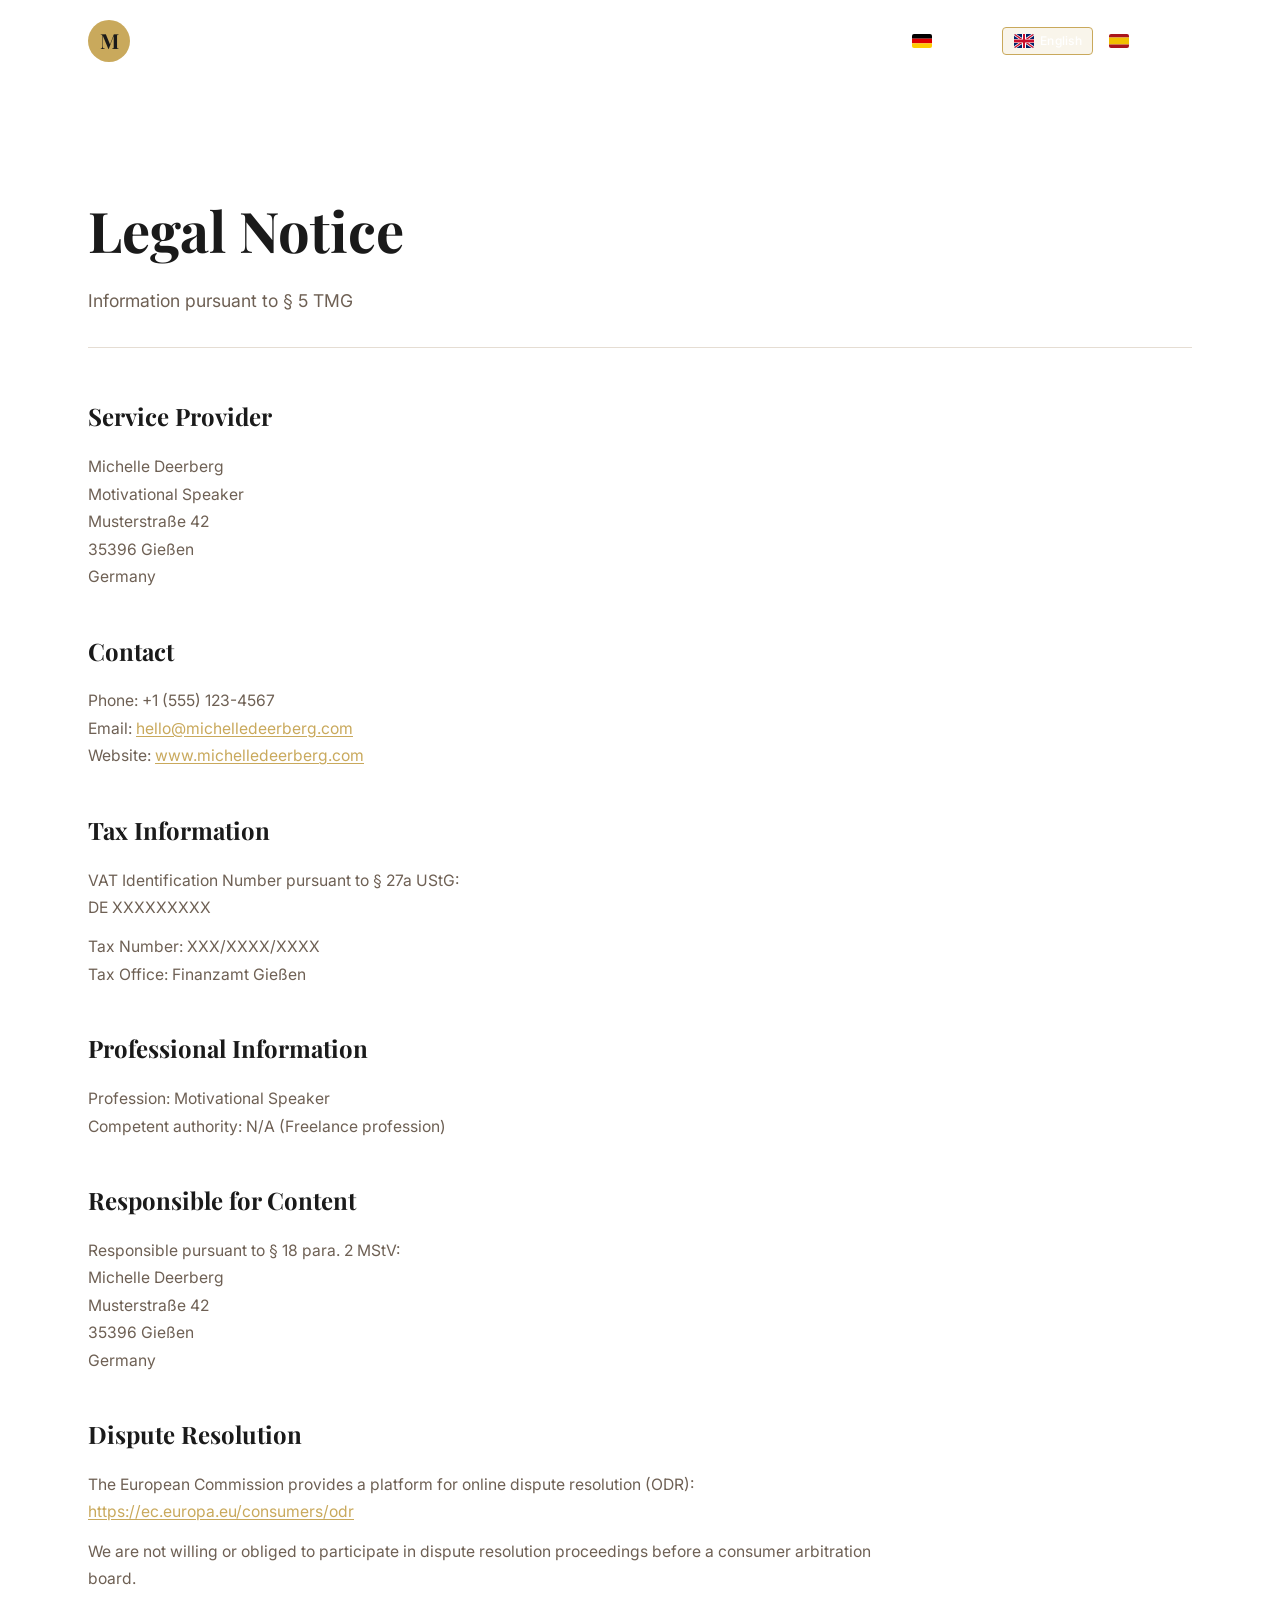
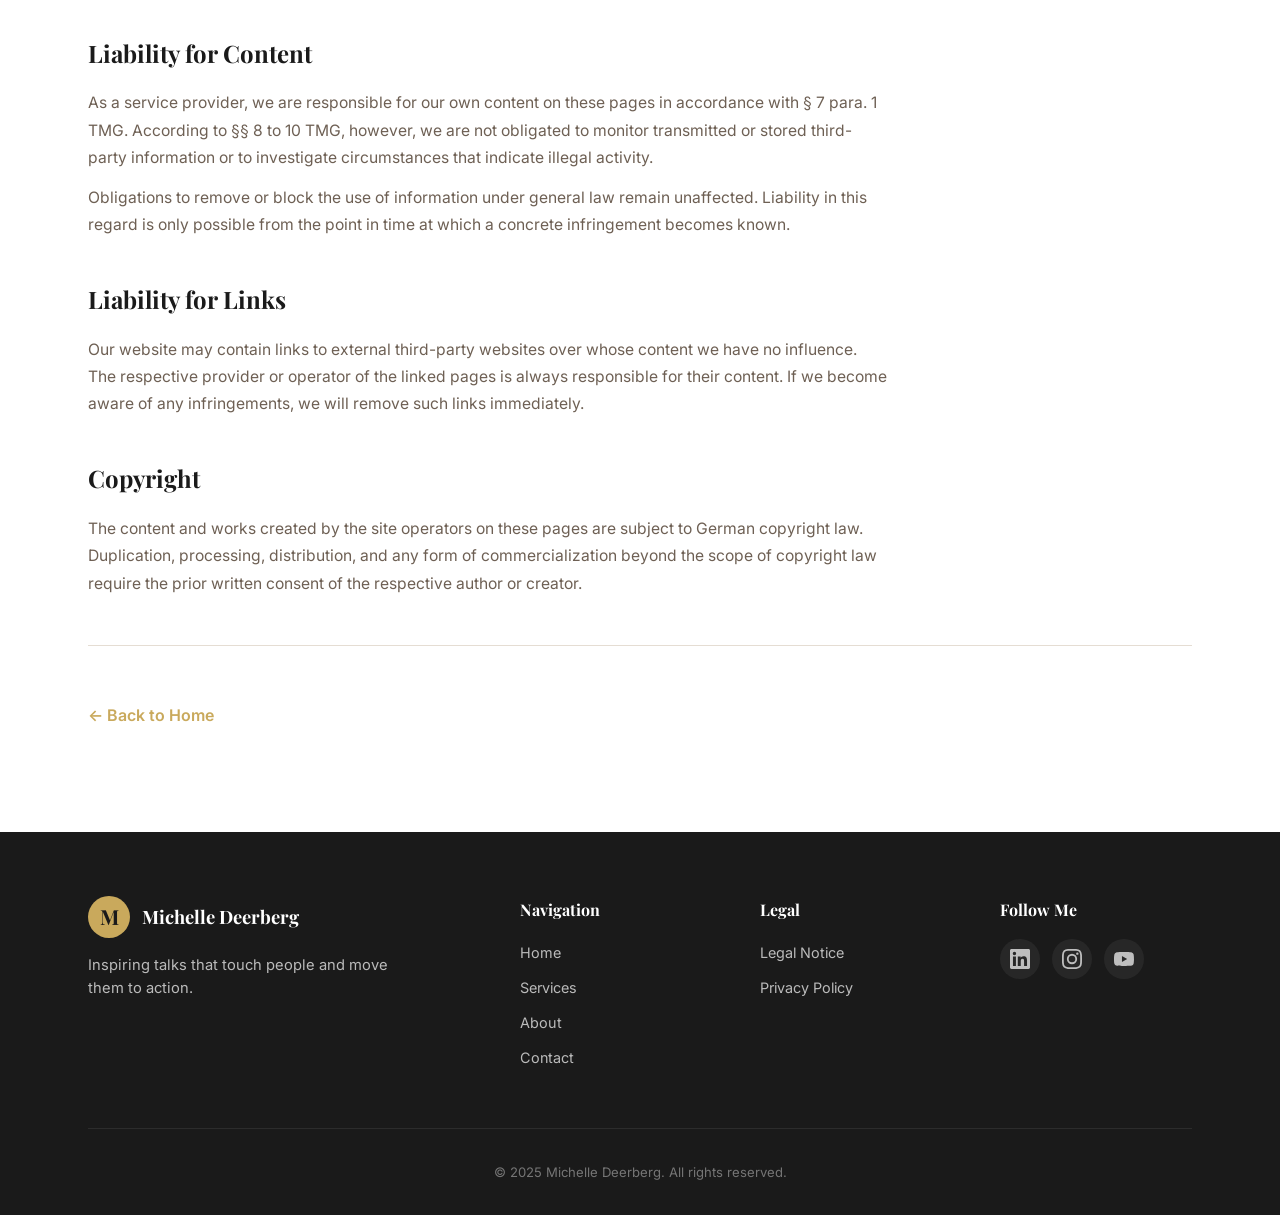
==== commit 8c01c7c8: "Add tri-lingual support (DE/EN/ES) and rewrite all content - Rewrite all website text: Michelle is a" ====
--- a/impressum.html
+++ b/impressum.html
@@ -1,5 +1,5 @@
 <!DOCTYPE html>
-<html lang="en">
+<html lang="de">
 <head>
     <meta charset="UTF-8">
     <meta name="viewport" content="width=device-width, initial-scale=1.0">
@@ -18,6 +18,22 @@
                 <span class="logo-mark">M</span>
                 <span class="logo-text">Michelle Deerberg</span>
             </a>
+
+            <div class="lang-selector" id="langSelector">
+                <button class="lang-btn lang-btn--active" data-lang="de" aria-label="Deutsch">
+                    <svg class="lang-flag" width="20" height="14" viewBox="0 0 20 14"><rect width="20" height="4.67" fill="#000"/><rect y="4.67" width="20" height="4.67" fill="#DD0000"/><rect y="9.33" width="20" height="4.67" fill="#FFCC00"/></svg>
+                    <span class="lang-label">Deutsch</span>
+                </button>
+                <button class="lang-btn" data-lang="en" aria-label="English">
+                    <svg class="lang-flag" width="20" height="14" viewBox="0 0 20 14"><rect width="20" height="14" fill="#012169"/><path d="M0,0 L20,14 M20,0 L0,14" stroke="#FFF" stroke-width="2.8"/><path d="M0,0 L20,14 M20,0 L0,14" stroke="#C8102E" stroke-width="1.4"/><rect x="8" width="4" height="14" fill="#FFF"/><rect y="5" width="20" height="4" fill="#FFF"/><rect x="9" width="2" height="14" fill="#C8102E"/><rect y="5.5" width="20" height="3" fill="#C8102E"/></svg>
+                    <span class="lang-label">English</span>
+                </button>
+                <button class="lang-btn" data-lang="es" aria-label="Español">
+                    <svg class="lang-flag" width="20" height="14" viewBox="0 0 20 14"><rect width="20" height="3.5" fill="#AA151B"/><rect y="3.5" width="20" height="7" fill="#F1BF00"/><rect y="10.5" width="20" height="3.5" fill="#AA151B"/></svg>
+                    <span class="lang-label">Español</span>
+                </button>
+            </div>
+
             <button class="hamburger" id="hamburger" aria-label="Toggle navigation menu" aria-expanded="false">
                 <span class="hamburger__line"></span>
                 <span class="hamburger__line"></span>
@@ -25,11 +41,12 @@
             </button>
             <nav class="nav" id="nav" role="navigation">
                 <ul class="nav__list">
-                    <li><a href="index.html" class="nav__link">Home</a></li>
-                    <li><a href="index.html#services" class="nav__link">Services</a></li>
-                    <li><a href="index.html#about" class="nav__link">About</a></li>
-                    <li><a href="index.html#contact" class="nav__link">Contact</a></li>
+                    <li><a href="index.html" class="nav__link" data-i18n="nav_home">Startseite</a></li>
+                    <li><a href="index.html#services" class="nav__link" data-i18n="nav_services">Leistungen</a></li>
+                    <li><a href="index.html#about" class="nav__link" data-i18n="nav_about">Über mich</a></li>
+                    <li><a href="index.html#contact" class="nav__link" data-i18n="nav_contact">Kontakt</a></li>
                 </ul>
+                <div class="lang-selector lang-selector--mobile" id="langSelectorMobile"></div>
             </nav>
         </div>
     </header>
@@ -37,22 +54,89 @@
     <!-- ============ PAGE CONTENT ============ -->
     <main class="legal-page">
         <div class="container">
-            <h1 class="legal-page__title">Impressum</h1>
-            <p class="legal-page__subtitle">Legal disclosure pursuant to &sect; 5 TMG (German Telemedia Act)</p>
-
-            <div class="legal-page__content">
-
+            <h1 class="legal-page__title" data-i18n="impressum_title">Impressum</h1>
+            <p class="legal-page__subtitle" data-i18n="impressum_subtitle">Angaben gemäß § 5 TMG</p>
+
+            <!-- GERMAN (legally binding, default) -->
+            <div class="legal-page__content" data-lang-content="de">
+                <section class="legal-section">
+                    <h2>Diensteanbieter</h2>
+                    <p>
+                        Michelle Deerberg<br>
+                        Motivationsrednerin<br>
+                        Musterstra&szlig;e 42<br>
+                        35396 Gie&szlig;en<br>
+                        Deutschland
+                    </p>
+                </section>
+                <section class="legal-section">
+                    <h2>Kontakt</h2>
+                    <p>
+                        Telefon: +1 (555) 123-4567<br>
+                        E-Mail: <a href="mailto:hello@michelledeerberg.com">hello@michelledeerberg.com</a><br>
+                        Website: <a href="index.html">www.michelledeerberg.com</a>
+                    </p>
+                </section>
+                <section class="legal-section">
+                    <h2>Umsatzsteuer-ID</h2>
+                    <p>
+                        Umsatzsteuer-Identifikationsnummer gem&auml;&szlig; &sect; 27a UStG:<br>
+                        DE XXXXXXXXX
+                    </p>
+                    <p>
+                        Steuernummer: XXX/XXXX/XXXX<br>
+                        Finanzamt Gie&szlig;en
+                    </p>
+                </section>
+                <section class="legal-section">
+                    <h2>Berufliche Angaben</h2>
+                    <p>
+                        Beruf: Motivationsrednerin<br>
+                        Zust&auml;ndige Beh&ouml;rde: Entf&auml;llt (Freiberufliche T&auml;tigkeit)
+                    </p>
+                </section>
+                <section class="legal-section">
+                    <h2>Verantwortlich f&uuml;r den Inhalt</h2>
+                    <p>
+                        Verantwortlich gem&auml;&szlig; &sect; 18 Abs. 2 MStV:<br>
+                        Michelle Deerberg<br>
+                        Musterstra&szlig;e 42<br>
+                        35396 Gie&szlig;en<br>
+                        Deutschland
+                    </p>
+                </section>
+                <section class="legal-section">
+                    <h2>Streitschlichtung</h2>
+                    <p>Die Europ&auml;ische Kommission stellt eine Plattform zur Online-Streitbeilegung (OS) bereit: <a href="https://ec.europa.eu/consumers/odr" target="_blank" rel="noopener">https://ec.europa.eu/consumers/odr</a></p>
+                    <p>Wir sind nicht bereit oder verpflichtet, an Streitbeilegungsverfahren vor einer Verbraucherschlichtungsstelle teilzunehmen.</p>
+                </section>
+                <section class="legal-section">
+                    <h2>Haftung f&uuml;r Inhalte</h2>
+                    <p>Als Diensteanbieter sind wir gem&auml;&szlig; &sect; 7 Abs.1 TMG f&uuml;r eigene Inhalte auf diesen Seiten nach den allgemeinen Gesetzen verantwortlich. Nach &sect;&sect; 8 bis 10 TMG sind wir als Diensteanbieter jedoch nicht verpflichtet, &uuml;bermittelte oder gespeicherte fremde Informationen zu &uuml;berwachen.</p>
+                    <p>Verpflichtungen zur Entfernung oder Sperrung der Nutzung von Informationen nach den allgemeinen Gesetzen bleiben hiervon unber&uuml;hrt. Eine diesbez&uuml;gliche Haftung ist jedoch erst ab dem Zeitpunkt der Kenntnis einer konkreten Rechtsverletzung m&ouml;glich.</p>
+                </section>
+                <section class="legal-section">
+                    <h2>Haftung f&uuml;r Links</h2>
+                    <p>Unser Angebot enth&auml;lt Links zu externen Websites Dritter, auf deren Inhalte wir keinen Einfluss haben. F&uuml;r die Inhalte der verlinkten Seiten ist stets der jeweilige Anbieter oder Betreiber der Seiten verantwortlich. Bei Bekanntwerden von Rechtsverletzungen werden wir derartige Links umgehend entfernen.</p>
+                </section>
+                <section class="legal-section">
+                    <h2>Urheberrecht</h2>
+                    <p>Die durch die Seitenbetreiber erstellten Inhalte und Werke auf diesen Seiten unterliegen dem deutschen Urheberrecht. Die Vervielf&auml;ltigung, Bearbeitung, Verbreitung und jede Art der Verwertung au&szlig;erhalb der Grenzen des Urheberrechtes bed&uuml;rfen der schriftlichen Zustimmung des jeweiligen Autors bzw. Erstellers.</p>
+                </section>
+            </div>
+
+            <!-- ENGLISH (courtesy translation) -->
+            <div class="legal-page__content" data-lang-content="en" style="display:none;">
                 <section class="legal-section">
                     <h2>Service Provider</h2>
                     <p>
                         Michelle Deerberg<br>
-                        Motivational Speaker &amp; Speaking Coach<br>
+                        Motivational Speaker<br>
                         Musterstra&szlig;e 42<br>
                         35396 Gie&szlig;en<br>
                         Germany
                     </p>
                 </section>
-
                 <section class="legal-section">
                     <h2>Contact</h2>
                     <p>
@@ -61,11 +145,10 @@
                         Website: <a href="index.html">www.michelledeerberg.com</a>
                     </p>
                 </section>
-
                 <section class="legal-section">
                     <h2>Tax Information</h2>
                     <p>
-                        VAT Identification Number pursuant to &sect; 27a UStG (German VAT Act):<br>
+                        VAT Identification Number pursuant to &sect; 27a UStG:<br>
                         DE XXXXXXXXX
                     </p>
                     <p>
@@ -73,55 +156,112 @@
                         Tax Office: Finanzamt Gie&szlig;en
                     </p>
                 </section>
-
                 <section class="legal-section">
                     <h2>Professional Information</h2>
                     <p>
-                        Profession: Motivational Speaker, Public Speaking Coach<br>
-                        Professional designation: Certified Speaking Professional (CSP)<br>
-                        Competent authority: N/A (Freiberufler / Freelance profession)
-                    </p>
-                </section>
-
+                        Profession: Motivational Speaker<br>
+                        Competent authority: N/A (Freelance profession)
+                    </p>
+                </section>
                 <section class="legal-section">
                     <h2>Responsible for Content</h2>
                     <p>
-                        Responsible for content pursuant to &sect; 18 Abs. 2 MStV:<br>
+                        Responsible pursuant to &sect; 18 para. 2 MStV:<br>
                         Michelle Deerberg<br>
                         Musterstra&szlig;e 42<br>
                         35396 Gie&szlig;en<br>
                         Germany
                     </p>
                 </section>
-
                 <section class="legal-section">
                     <h2>Dispute Resolution</h2>
                     <p>The European Commission provides a platform for online dispute resolution (ODR): <a href="https://ec.europa.eu/consumers/odr" target="_blank" rel="noopener">https://ec.europa.eu/consumers/odr</a></p>
                     <p>We are not willing or obliged to participate in dispute resolution proceedings before a consumer arbitration board.</p>
                 </section>
-
                 <section class="legal-section">
                     <h2>Liability for Content</h2>
-                    <p>As a service provider, we are responsible for our own content on these pages in accordance with &sect; 7 para. 1 TMG (German Telemedia Act). According to &sect;&sect; 8 to 10 TMG, however, we are not obligated as a service provider to monitor transmitted or stored third-party information or to investigate circumstances that indicate illegal activity.</p>
-                    <p>Obligations to remove or block the use of information under general law remain unaffected. However, liability in this regard is only possible from the point in time at which a concrete infringement of the law becomes known. If we become aware of any such infringements, we will remove this content immediately.</p>
-                </section>
-
+                    <p>As a service provider, we are responsible for our own content on these pages in accordance with &sect; 7 para. 1 TMG. According to &sect;&sect; 8 to 10 TMG, however, we are not obligated to monitor transmitted or stored third-party information or to investigate circumstances that indicate illegal activity.</p>
+                    <p>Obligations to remove or block the use of information under general law remain unaffected. Liability in this regard is only possible from the point in time at which a concrete infringement becomes known.</p>
+                </section>
                 <section class="legal-section">
                     <h2>Liability for Links</h2>
-                    <p>Our website may contain links to external third-party websites over whose content we have no influence. Therefore, we cannot assume any liability for this third-party content. The respective provider or operator of the linked pages is always responsible for the content of the linked pages. The linked pages were checked for possible legal violations at the time of linking. Illegal content was not recognizable at the time of linking.</p>
-                    <p>However, permanent monitoring of the content of linked pages is not reasonable without concrete evidence of an infringement. If we become aware of any infringements, we will remove such links immediately.</p>
-                </section>
-
+                    <p>Our website may contain links to external third-party websites over whose content we have no influence. The respective provider or operator of the linked pages is always responsible for their content. If we become aware of any infringements, we will remove such links immediately.</p>
+                </section>
                 <section class="legal-section">
                     <h2>Copyright</h2>
-                    <p>The content and works created by the site operators on these pages are subject to German copyright law. Duplication, processing, distribution, and any form of commercialization of such material beyond the scope of copyright law shall require the prior written consent of its respective author or creator. Downloads and copies of this site are only permitted for private, non-commercial use.</p>
-                    <p>Insofar as the content on this site was not created by the operator, the copyrights of third parties are respected. In particular, third-party content is identified as such. Should you nevertheless become aware of a copyright infringement, please inform us accordingly. If we become aware of any infringements, we will remove such content immediately.</p>
-                </section>
-
+                    <p>The content and works created by the site operators on these pages are subject to German copyright law. Duplication, processing, distribution, and any form of commercialization beyond the scope of copyright law require the prior written consent of the respective author or creator.</p>
+                </section>
+            </div>
+
+            <!-- SPANISH (courtesy translation) -->
+            <div class="legal-page__content" data-lang-content="es" style="display:none;">
+                <section class="legal-section">
+                    <h2>Proveedor del servicio</h2>
+                    <p>
+                        Michelle Deerberg<br>
+                        Oradora Motivacional<br>
+                        Musterstra&szlig;e 42<br>
+                        35396 Gie&szlig;en<br>
+                        Alemania
+                    </p>
+                </section>
+                <section class="legal-section">
+                    <h2>Contacto</h2>
+                    <p>
+                        Tel&eacute;fono: +1 (555) 123-4567<br>
+                        Correo electr&oacute;nico: <a href="mailto:hello@michelledeerberg.com">hello@michelledeerberg.com</a><br>
+                        Sitio web: <a href="index.html">www.michelledeerberg.com</a>
+                    </p>
+                </section>
+                <section class="legal-section">
+                    <h2>Informaci&oacute;n fiscal</h2>
+                    <p>
+                        N&uacute;mero de identificaci&oacute;n del IVA seg&uacute;n &sect; 27a UStG:<br>
+                        DE XXXXXXXXX
+                    </p>
+                    <p>
+                        N&uacute;mero fiscal: XXX/XXXX/XXXX<br>
+                        Oficina tributaria: Finanzamt Gie&szlig;en
+                    </p>
+                </section>
+                <section class="legal-section">
+                    <h2>Informaci&oacute;n profesional</h2>
+                    <p>
+                        Profesi&oacute;n: Oradora Motivacional<br>
+                        Autoridad competente: No aplica (Profesi&oacute;n liberal)
+                    </p>
+                </section>
+                <section class="legal-section">
+                    <h2>Responsable del contenido</h2>
+                    <p>
+                        Responsable seg&uacute;n &sect; 18 p&aacute;rr. 2 MStV:<br>
+                        Michelle Deerberg<br>
+                        Musterstra&szlig;e 42<br>
+                        35396 Gie&szlig;en<br>
+                        Alemania
+                    </p>
+                </section>
+                <section class="legal-section">
+                    <h2>Resoluci&oacute;n de conflictos</h2>
+                    <p>La Comisi&oacute;n Europea proporciona una plataforma para la resoluci&oacute;n de litigios en l&iacute;nea: <a href="https://ec.europa.eu/consumers/odr" target="_blank" rel="noopener">https://ec.europa.eu/consumers/odr</a></p>
+                    <p>No estamos dispuestos ni obligados a participar en procedimientos de resoluci&oacute;n de conflictos ante una junta de arbitraje del consumidor.</p>
+                </section>
+                <section class="legal-section">
+                    <h2>Responsabilidad por el contenido</h2>
+                    <p>Como proveedor de servicios, somos responsables de nuestro propio contenido en estas p&aacute;ginas de acuerdo con el &sect; 7 p&aacute;rr. 1 TMG. Sin embargo, seg&uacute;n los &sect;&sect; 8 a 10 TMG, no estamos obligados a supervisar la informaci&oacute;n de terceros transmitida o almacenada.</p>
+                </section>
+                <section class="legal-section">
+                    <h2>Responsabilidad por enlaces</h2>
+                    <p>Nuestro sitio web puede contener enlaces a sitios web externos de terceros sobre cuyo contenido no tenemos influencia. Si tenemos conocimiento de alguna infracci&oacute;n, eliminaremos dichos enlaces de inmediato.</p>
+                </section>
+                <section class="legal-section">
+                    <h2>Derechos de autor</h2>
+                    <p>El contenido y las obras creados por los operadores del sitio en estas p&aacute;ginas est&aacute;n sujetos a la ley alemana de derechos de autor. La duplicaci&oacute;n, el procesamiento, la distribuci&oacute;n y cualquier forma de comercializaci&oacute;n requieren el consentimiento previo por escrito del autor o creador respectivo.</p>
+                </section>
             </div>
 
             <div class="legal-page__back">
-                <a href="index.html" class="link-arrow"><span>&larr;</span> Back to Home</a>
+                <a href="index.html" class="link-arrow" data-i18n-html="legal_back"><span>&larr;</span> Zurück zur Startseite</a>
             </div>
         </div>
     </main>
@@ -135,26 +275,26 @@
                         <span class="logo-mark">M</span>
                         <span class="logo-text">Michelle Deerberg</span>
                     </a>
-                    <p>Empowering leaders and teams to speak with confidence, clarity, and impact.</p>
+                    <p data-i18n="footer_desc">Inspirierende Vorträge, die Menschen berühren und zum Handeln bewegen.</p>
                 </div>
                 <div class="footer__nav">
-                    <h4>Navigation</h4>
+                    <h4 data-i18n="footer_nav_title">Navigation</h4>
                     <ul>
-                        <li><a href="index.html">Home</a></li>
-                        <li><a href="index.html#services">Services</a></li>
-                        <li><a href="index.html#about">About</a></li>
-                        <li><a href="index.html#contact">Contact</a></li>
+                        <li><a href="index.html" data-i18n="nav_home">Startseite</a></li>
+                        <li><a href="index.html#services" data-i18n="nav_services">Leistungen</a></li>
+                        <li><a href="index.html#about" data-i18n="nav_about">Über mich</a></li>
+                        <li><a href="index.html#contact" data-i18n="nav_contact">Kontakt</a></li>
                     </ul>
                 </div>
                 <div class="footer__legal">
-                    <h4>Legal</h4>
+                    <h4 data-i18n="footer_legal_title">Rechtliches</h4>
                     <ul>
-                        <li><a href="impressum.html">Impressum</a></li>
-                        <li><a href="privacy.html">Privacy Policy</a></li>
+                        <li><a href="impressum.html" data-i18n="footer_impressum">Impressum</a></li>
+                        <li><a href="privacy.html" data-i18n="footer_privacy">Datenschutzerklärung</a></li>
                     </ul>
                 </div>
                 <div class="footer__social">
-                    <h4>Follow Me</h4>
+                    <h4 data-i18n="footer_social_title">Folgen Sie mir</h4>
                     <div class="social-links">
                         <a href="#" aria-label="LinkedIn" class="social-link">
                             <svg width="20" height="20" viewBox="0 0 24 24" fill="currentColor"><path d="M20.447 20.452h-3.554v-5.569c0-1.328-.027-3.037-1.852-3.037-1.853 0-2.136 1.445-2.136 2.939v5.667H9.351V9h3.414v1.561h.046c.477-.9 1.637-1.85 3.37-1.85 3.601 0 4.267 2.37 4.267 5.455v6.286zM5.337 7.433a2.062 2.062 0 01-2.063-2.065 2.064 2.064 0 112.063 2.065zm1.782 13.019H3.555V9h3.564v11.452zM22.225 0H1.771C.792 0 0 .774 0 1.729v20.542C0 23.227.792 24 1.771 24h20.451C23.2 24 24 23.227 24 22.271V1.729C24 .774 23.2 0 22.222 0h.003z"/></svg>
@@ -169,11 +309,12 @@
                 </div>
             </div>
             <div class="footer__bottom">
-                <p>&copy; 2025 Michelle Deerberg. All rights reserved.</p>
+                <p>&copy; 2025 Michelle Deerberg. <span data-i18n="footer_rights">Alle Rechte vorbehalten.</span></p>
             </div>
         </div>
     </footer>
 
+    <script src="lang.js"></script>
     <script src="script.js"></script>
 </body>
 </html>
--- a/styles.css
+++ b/styles.css
@@ -12,20 +12,20 @@
 }
 
 :root {
-    /* Colors */
-    --navy:       #0b1d3a;
-    --navy-light: #132c55;
-    --gold:       #c9a84c;
-    --gold-light: #e2c97e;
-    --cream:      #faf8f4;
+    /* Colors — warm brown & gold palette (inspired by top-headspa.de) */
+    --navy:       #1a1a1a;
+    --navy-light: #2a2a2a;
+    --gold:       #c9a95c;
+    --gold-light: #d4b978;
+    --cream:      #faf6f0;
     --white:      #ffffff;
-    --gray-100:   #f5f3ef;
-    --gray-200:   #e8e4dd;
-    --gray-400:   #a8a29e;
-    --gray-600:   #6b6560;
-    --gray-800:   #3a3632;
-    --text:       #2c2825;
-    --text-light: #6b6560;
+    --gray-100:   #f5f1eb;
+    --gray-200:   #e5ddd3;
+    --gray-400:   #a89a8a;
+    --gray-600:   #6e6054;
+    --gray-800:   #3d3530;
+    --text:       #2a2420;
+    --text-light: #6e6054;
 
     /* Typography */
     --font-heading: 'Playfair Display', Georgia, serif;
@@ -127,7 +127,7 @@
     background: var(--gold-light);
     border-color: var(--gold-light);
     transform: translateY(-2px);
-    box-shadow: 0 6px 20px rgba(201, 168, 76, 0.35);
+    box-shadow: 0 6px 20px rgba(201, 169, 92, 0.4);
 }
 
 .btn--secondary {
@@ -140,7 +140,7 @@
     background: var(--navy);
     color: var(--white);
     transform: translateY(-2px);
-    box-shadow: 0 6px 20px rgba(11, 29, 58, 0.2);
+    box-shadow: 0 6px 20px rgba(0, 0, 0, 0.2);
 }
 
 .link-arrow {
@@ -169,10 +169,10 @@
 }
 
 .header--scrolled {
-    background: rgba(11, 29, 58, 0.95);
+    background: rgba(26, 26, 26, 0.95);
     backdrop-filter: blur(12px);
     padding: 0.75rem 0;
-    box-shadow: 0 2px 20px rgba(0, 0, 0, 0.15);
+    box-shadow: 0 2px 20px rgba(0, 0, 0, 0.2);
 }
 
 .header__container {
@@ -181,7 +181,6 @@
     padding: 0 var(--container-px);
     display: flex;
     align-items: center;
-    justify-content: space-between;
 }
 
 .header__logo {
@@ -189,6 +188,7 @@
     align-items: center;
     gap: 0.75rem;
     z-index: 1001;
+    margin-right: auto;
 }
 
 .logo-mark {
@@ -282,6 +282,67 @@
     width: 100%;
 }
 
+/* ---------- LANGUAGE SELECTOR ---------- */
+.nav {
+    order: 1;
+}
+
+.lang-selector {
+    order: 2;
+    display: flex;
+    align-items: center;
+    gap: 0.25rem;
+    z-index: 1001;
+    margin-left: 1.5rem;
+}
+
+.lang-selector--mobile {
+    display: none;
+}
+
+.lang-btn {
+    display: flex;
+    align-items: center;
+    gap: 0.4rem;
+    padding: 0.35rem 0.65rem;
+    background: none;
+    border: 1px solid transparent;
+    border-radius: 4px;
+    cursor: pointer;
+    color: rgba(255, 255, 255, 0.55);
+    font-family: var(--font-body);
+    font-size: 0.75rem;
+    font-weight: 500;
+    letter-spacing: 0.02em;
+    transition: all 0.3s var(--ease);
+    white-space: nowrap;
+}
+
+.lang-btn:hover {
+    color: var(--white);
+    background: rgba(255, 255, 255, 0.08);
+}
+
+.lang-btn--active {
+    color: var(--white);
+    border-color: var(--gold);
+    background: rgba(201, 169, 92, 0.12);
+}
+
+.lang-flag {
+    flex-shrink: 0;
+    border-radius: 2px;
+    display: block;
+}
+
+.lang-label {
+    line-height: 1;
+}
+
+.hamburger {
+    order: 3;
+}
+
 /* ---------- HERO ---------- */
 .hero {
     position: relative;
@@ -299,9 +360,9 @@
     inset: 0;
     background: linear-gradient(
         180deg,
-        rgba(11, 29, 58, 0.75) 0%,
-        rgba(11, 29, 58, 0.6) 50%,
-        rgba(11, 29, 58, 0.85) 100%
+        rgba(26, 26, 26, 0.75) 0%,
+        rgba(32, 29, 26, 0.6) 50%,
+        rgba(26, 26, 26, 0.85) 100%
     );
 }
 
@@ -504,8 +565,8 @@
 
 .service-card--featured {
     border-color: var(--gold);
-    background: linear-gradient(180deg, rgba(201, 168, 76, 0.04) 0%, var(--white) 100%);
-    box-shadow: 0 8px 30px rgba(201, 168, 76, 0.12);
+    background: linear-gradient(180deg, rgba(201, 169, 92, 0.06) 0%, var(--white) 100%);
+    box-shadow: 0 8px 30px rgba(201, 169, 92, 0.15);
 }
 
 .service-card__badge {
@@ -1313,6 +1374,22 @@
         display: flex;
     }
 
+    .lang-selector {
+        margin-left: 0;
+        margin-right: 0.25rem;
+    }
+
+    .lang-selector .lang-label {
+        display: none;
+    }
+
+    .lang-btn {
+        padding: 0.4rem 0.5rem;
+        min-width: 36px;
+        min-height: 36px;
+        justify-content: center;
+    }
+
     .nav {
         position: fixed;
         top: 0;
@@ -1321,6 +1398,7 @@
         height: 100vh;
         background: var(--navy);
         display: flex;
+        flex-direction: column;
         align-items: center;
         justify-content: center;
         transition: right 0.4s var(--ease);
@@ -1328,6 +1406,16 @@
 
     .nav--open {
         right: 0;
+    }
+
+    .nav--open .lang-selector--mobile {
+        display: flex;
+        justify-content: center;
+        margin-top: 2rem;
+    }
+
+    .lang-selector--mobile .lang-label {
+        display: inline;
     }
 
     .nav__list {
